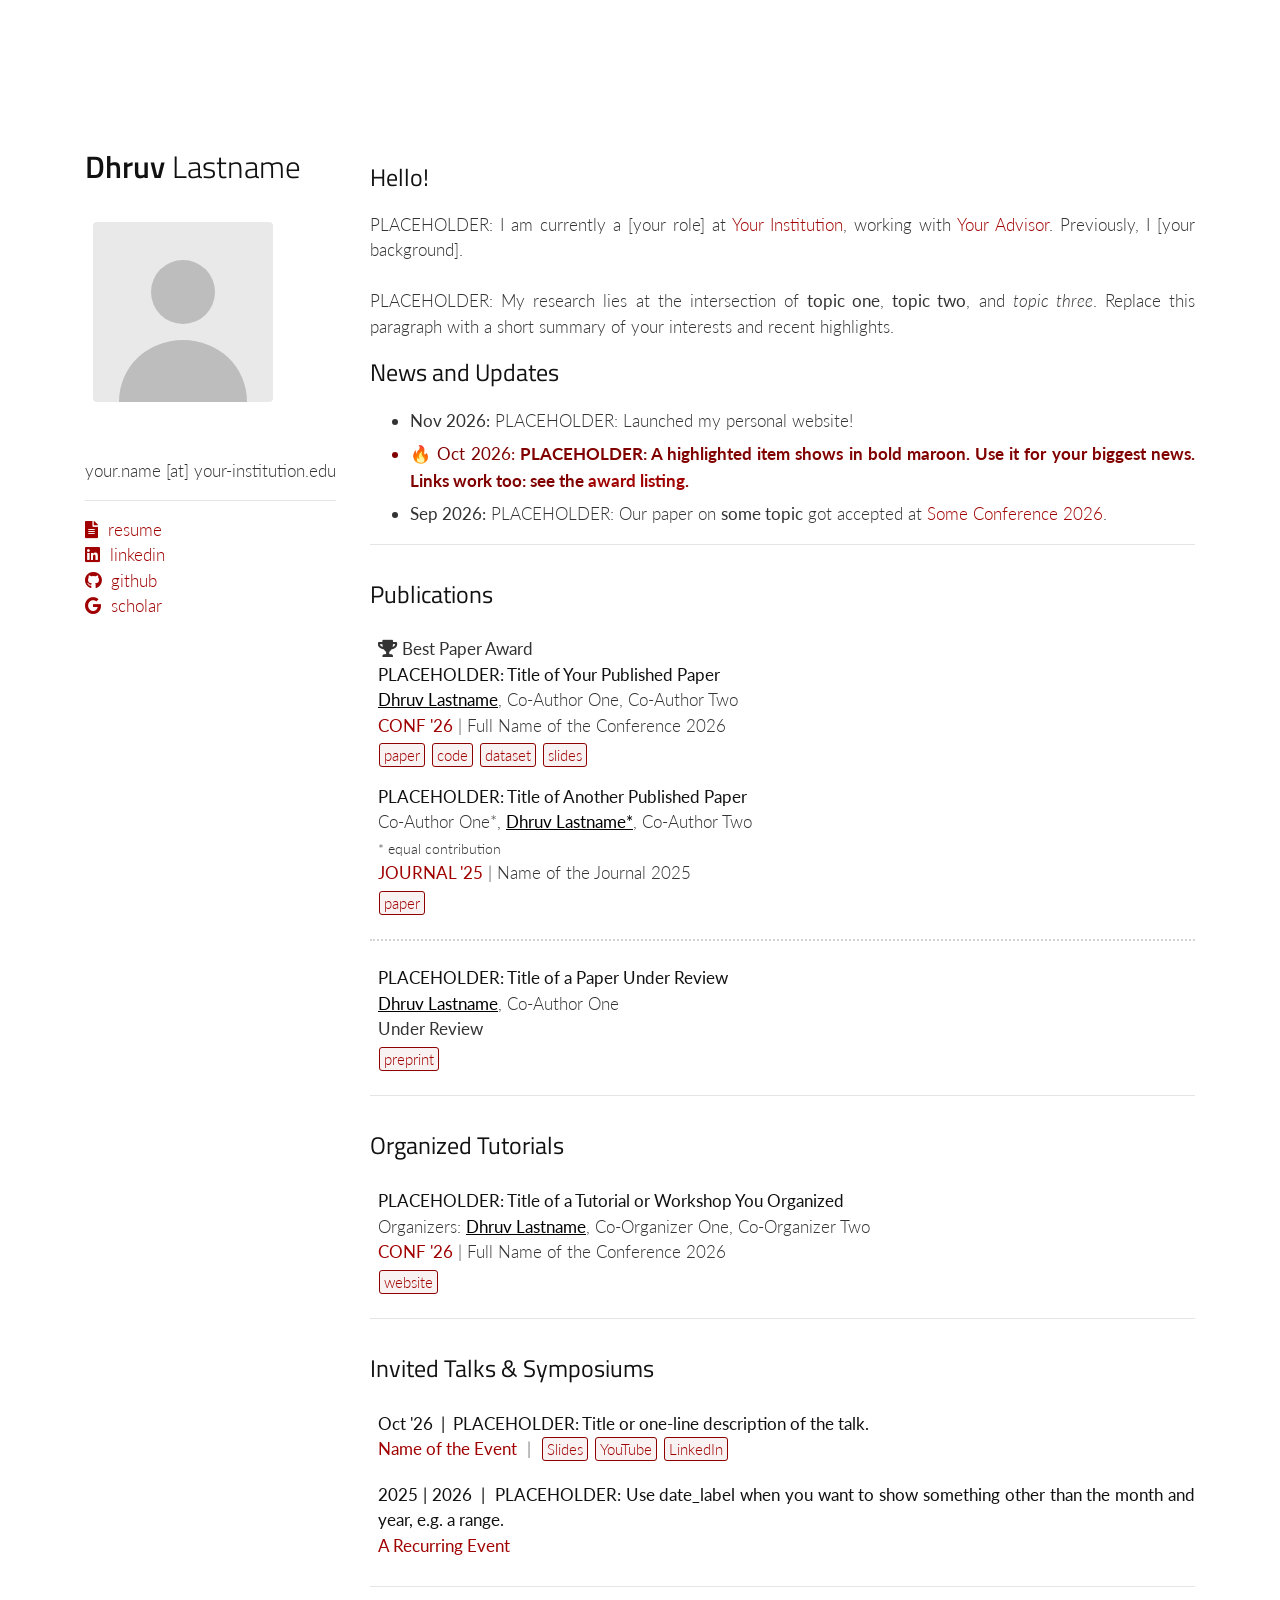
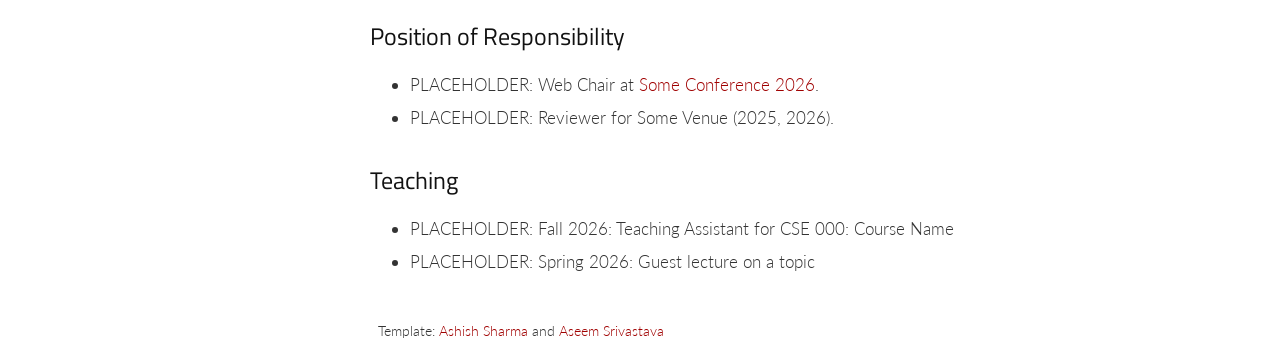
==== index.html @ 6c9830b5 "initial commit" ====
<!doctype html>
<html lang="en">
  <head>
    <meta charset="utf-8">
    <meta name="viewport" content="width=device-width, initial-scale=1, shrink-to-fit=no">

    <!-- Social-preview tags are read by crawlers WITHOUT running JavaScript,
         so edit them here by hand (title, description, image, url).
         The browser tab title is updated automatically from data/site.json. -->
    <title>Your Name</title>
    <meta name="title" content="Your Name">
    <meta name="description" content="Personal website of Your Name">
    <meta name="theme-color" content="#222222">

    <meta property="og:type" content="website">
    <meta property="og:site_name" content="Your Name">
    <meta property="og:title" content="Your Name">
    <meta property="og:description" content="Personal website of Your Name">
    <meta property="og:image" content="images/profile-placeholder.svg">
    <meta property="twitter:card" content="summary">
    <meta property="twitter:title" content="Your Name">
    <meta property="twitter:description" content="Personal website of Your Name">

    <link rel="icon" href="images/profile-placeholder.svg" type="image/svg+xml">

    <link rel="preconnect" href="https://fonts.gstatic.com">
    <link href="https://fonts.googleapis.com/css2?family=Lato:ital,wght@0,100;0,300;0,400;0,700;1,100;1,300;1,400;1,700&family=Titillium+Web:ital,wght@0,200;0,300;0,400;0,600;0,700;1,200;1,300;1,400;1,600;1,700&display=swap" rel="stylesheet">
    <link rel="stylesheet" href="https://stackpath.bootstrapcdn.com/bootstrap/4.4.1/css/bootstrap.min.css" integrity="sha384-Vkoo8x4CGsO3+Hhxv8T/Q5PaXtkKtu6ug5TOeNV6gBiFeWPGFN9MuhOf23Q9Ifjh" crossorigin="anonymous">
    <link rel="stylesheet" href="https://cdnjs.cloudflare.com/ajax/libs/font-awesome/5.15.4/css/all.min.css">
    <link rel="stylesheet" href="css/site.css">
  </head>

  <body>
    <div class="container pt-5 allstuffp">
      <div class="row pt-5 allstuff">

        <!-- Sidebar: filled from data/profile.json -->
        <div class="col-md-3 pt-5">
          <div class="fixed-posi" id="sidebar"></div>
        </div>

        <!-- Main column: one block per section, filled from data/*.json
             (order is controlled by "sections" in data/site.json) -->
        <div class="col-md-9 pt-5 about" id="main">
          <noscript>This site needs JavaScript enabled to load its content.</noscript>
        </div>

      </div>
    </div>

    <script src="js/site.js"></script>
  </body>
</html>
---- css/site.css ----
/* Site styles. Layout: Bootstrap 4 grid (loaded from CDN in index.html).
   Look and feel carried over from the original template. */

body {
  font-family: 'Lato', sans-serif;
  font-weight: 350;
  color: #333;
  font-size: 17px;
  background-color: #fff;
}

b { font-weight: 400; }

a,
a:hover {
  color: #a00000;
  text-decoration: none;
}

li {
  margin: 6px 0;
  line-height: 1.6;
}

/* ---- Sidebar ---- */
.name {
  font-family: 'Titillium Web', sans-serif;
  font-size: 23pt;
  color: #111;
}

.profilepic {
  width: 180px;
}

.menulink { color: #a00000; }
.menulink:hover { color: #111; }

/* ---- Main column ---- */
.about {
  text-align: justify;
  text-justify: inter-word;
}

.header {
  font-family: 'Titillium Web', sans-serif;
  font-size: 1.4em;
  font-weight: 400;
  color: #111;
}

.papertitle {
  color: #111;
  font-weight: 400;
}

.thisauthor {
  color: #000;
  text-decoration: underline;
  font-weight: 400;
}

.confshort { font-weight: 300; }

.conf {
  display: inline-block;
  padding-bottom: 4px;
}

.tag {
  border: 1px solid rgb(143, 0, 0);
  padding: 2px 4px;
  border-radius: 3px;
  margin: 0 1px;
  font-size: 90%;
  background-color: rgba(143, 0, 0, 0.05);
}

.news-highlight {
  color: maroon;
  font-weight: bold;
}

.news-more-btn {
  background: none;
  border: 0;
  padding: 0;
  color: #a00000;
  cursor: pointer;
  font: inherit;
}
.news-more-btn:hover { text-decoration: underline; }

.dotted-rule {
  border-top: dotted 2px;
  border-color: #d3d3d3;
}

.site-footer { font-size: 0.8em; }

.data-error {
  border: 1px solid #a00000;
  background: rgba(143, 0, 0, 0.06);
  padding: 8px 12px;
  border-radius: 4px;
  margin: 8px 0;
  font-size: 0.9em;
  text-align: left;
}

/* ---- Responsive ---- */
@media (min-width: 768px) {
  .fixed-posi { position: fixed; }
}

@media only screen and (max-width: 900px) {
  .allstuff,
  .allstuffp { padding-top: 0 !important; }

  .profilepic {
    width: 150px;
    padding-top: 0 !important;
    padding-bottom: 0 !important;
  }

  .menur { padding-top: 18px !important; }

  .paper { border-left: 1px solid #ddd; }
}
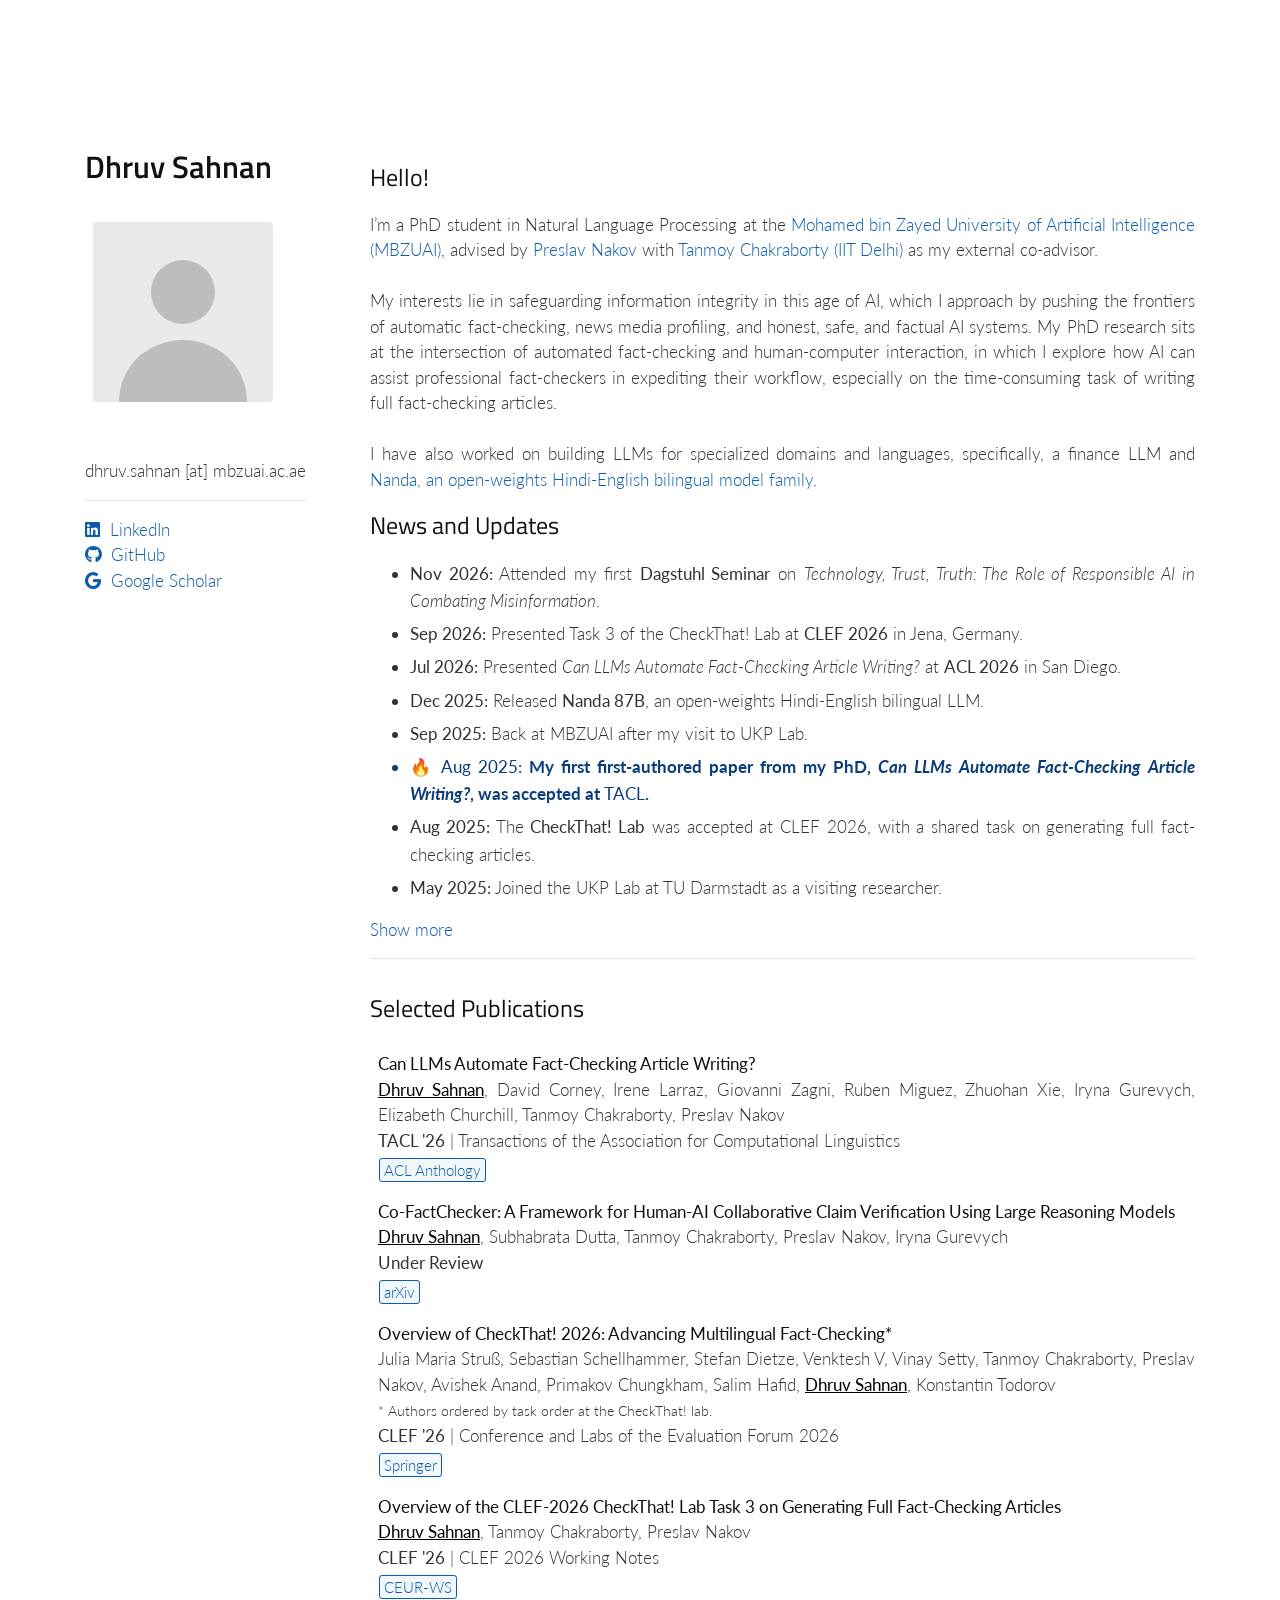
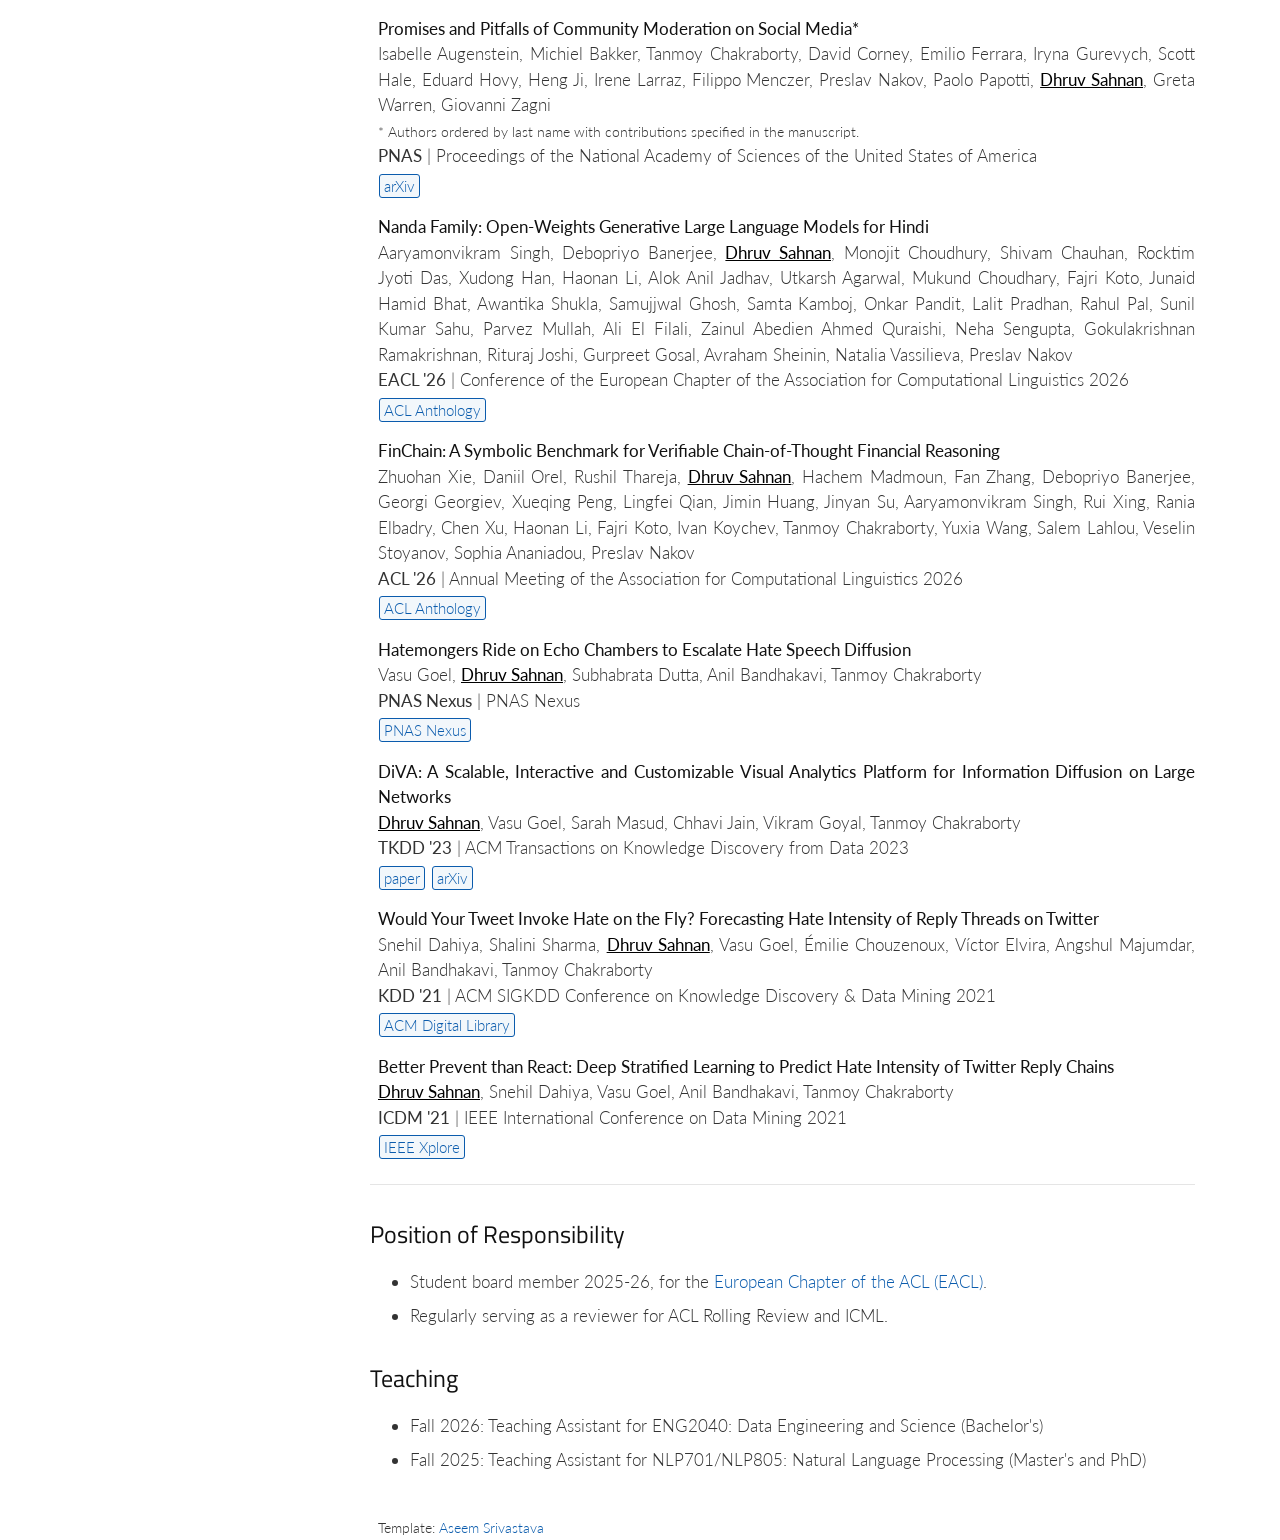
==== commit cf908f69: "updated content on main page" ====
--- a/index.html
+++ b/index.html
@@ -7,19 +7,19 @@
     <!-- Social-preview tags are read by crawlers WITHOUT running JavaScript,
          so edit them here by hand (title, description, image, url).
          The browser tab title is updated automatically from data/site.json. -->
-    <title>Your Name</title>
-    <meta name="title" content="Your Name">
-    <meta name="description" content="Personal website of Your Name">
+    <title>Dhruv Sahnan</title>
+    <meta name="title" content="Dhruv Sahnan">
+    <meta name="description" content="Building AI for Information Integrity">
     <meta name="theme-color" content="#222222">
 
     <meta property="og:type" content="website">
-    <meta property="og:site_name" content="Your Name">
-    <meta property="og:title" content="Your Name">
-    <meta property="og:description" content="Personal website of Your Name">
+    <meta property="og:site_name" content="Dhruv Sahnan">
+    <meta property="og:title" content="Dhruv Sahnan">
+    <meta property="og:description" content="Building AI for Information Integrity">
     <meta property="og:image" content="images/profile-placeholder.svg">
-    <meta property="twitter:card" content="summary">
-    <meta property="twitter:title" content="Your Name">
-    <meta property="twitter:description" content="Personal website of Your Name">
+    <meta property="twitter:card" content="I'm a PhD student at MBZUAI working on information integrity in AI: tools that help professional fact-checkers, news media profiling, and honest, safe, and factual LLMs.">
+    <meta property="twitter:title" content="Dhruv Sahnan">
+    <meta property="twitter:description" content="Building AI for Information Integrity">
 
     <link rel="icon" href="images/profile-placeholder.svg" type="image/svg+xml">
 
--- a/css/site.css
+++ b/css/site.css
@@ -13,7 +13,7 @@
 
 a,
 a:hover {
-  color: #a00000;
+  color: #0b5cad;
   text-decoration: none;
 }
 
@@ -33,7 +33,7 @@
   width: 180px;
 }
 
-.menulink { color: #a00000; }
+.menulink { color: #0b5cad; }
 .menulink:hover { color: #111; }
 
 /* ---- Main column ---- */
@@ -68,16 +68,16 @@
 }
 
 .tag {
-  border: 1px solid rgb(143, 0, 0);
+  border: 1px solid rgb(11, 92, 173);
   padding: 2px 4px;
   border-radius: 3px;
   margin: 0 1px;
   font-size: 90%;
-  background-color: rgba(143, 0, 0, 0.05);
+  background-color: rgba(11, 92, 173, 0.05);
 }
 
 .news-highlight {
-  color: maroon;
+  color: #0b3d7a;
   font-weight: bold;
 }
 
@@ -85,7 +85,7 @@
   background: none;
   border: 0;
   padding: 0;
-  color: #a00000;
+  color: #0b5cad;
   cursor: pointer;
   font: inherit;
 }
@@ -99,8 +99,8 @@
 .site-footer { font-size: 0.8em; }
 
 .data-error {
-  border: 1px solid #a00000;
-  background: rgba(143, 0, 0, 0.06);
+  border: 1px solid #0b5cad;
+  background: rgba(11, 92, 173, 0.06);
   padding: 8px 12px;
   border-radius: 4px;
   margin: 8px 0;
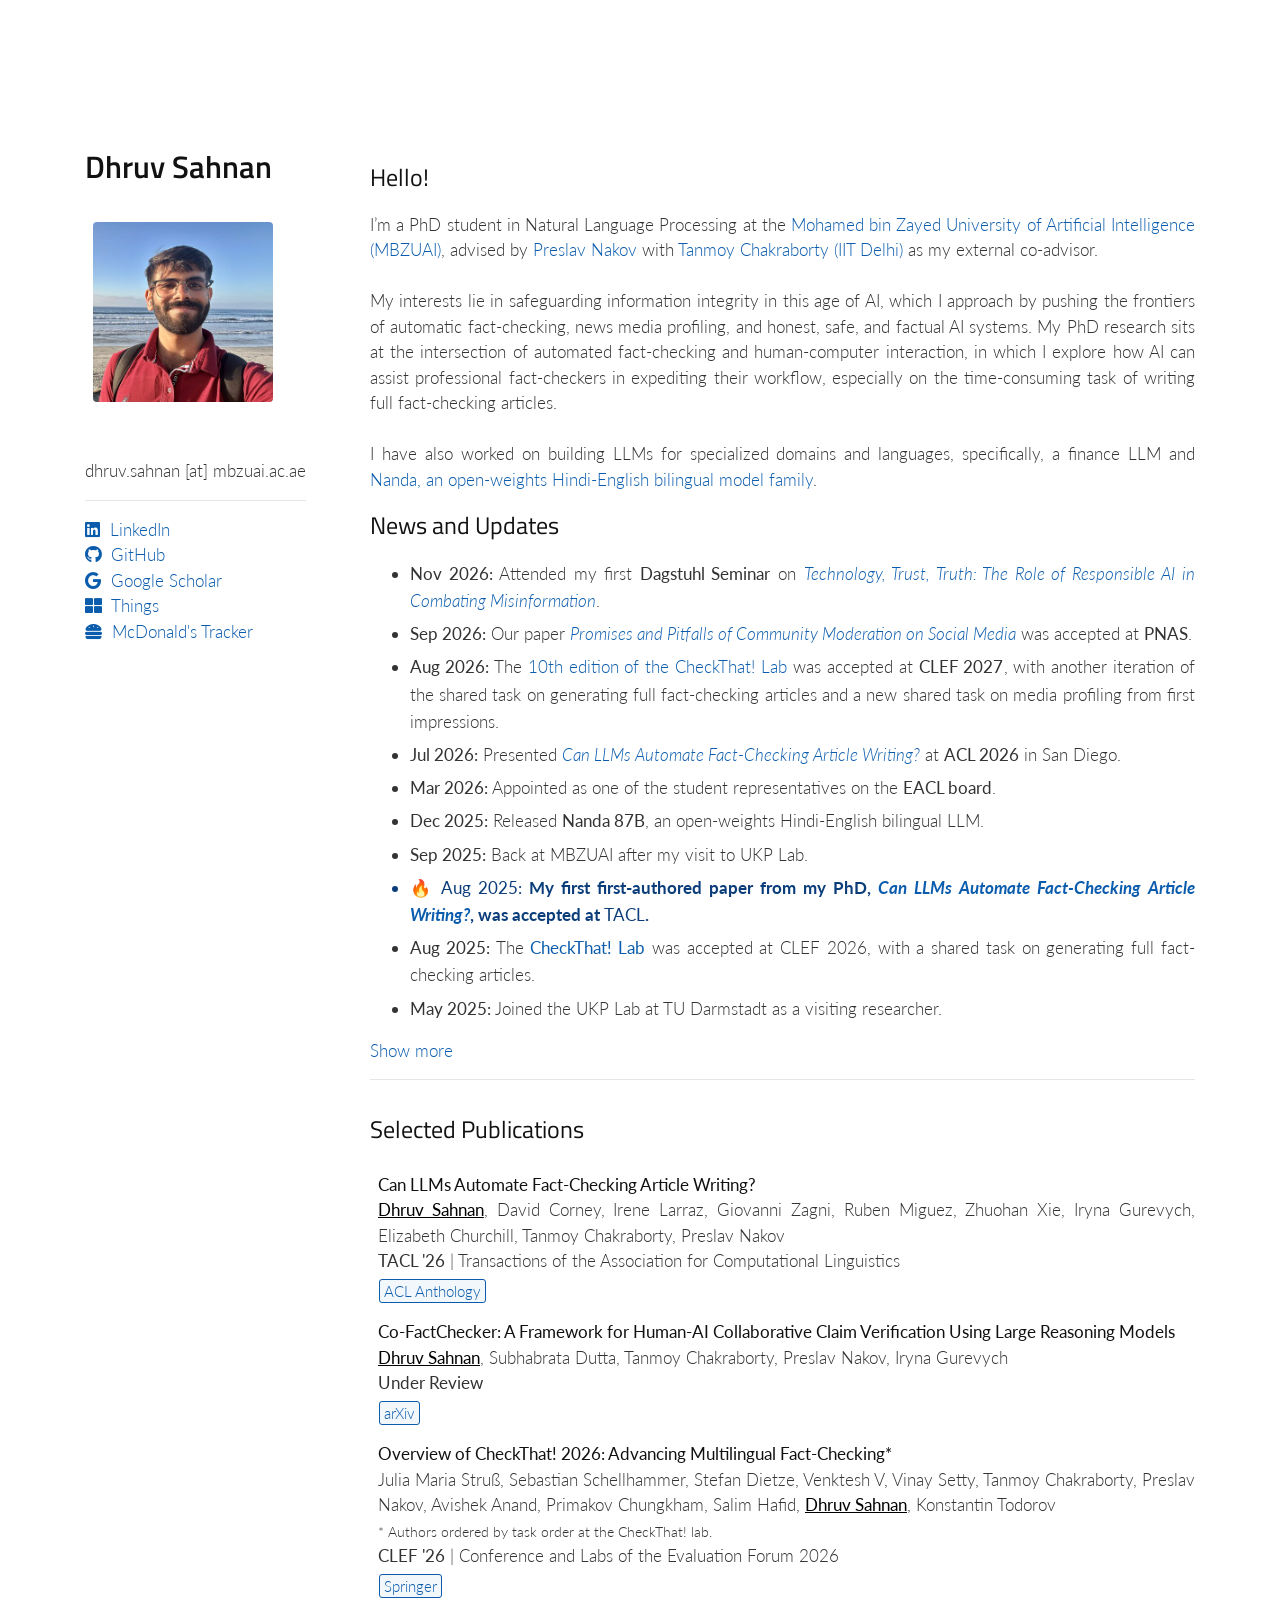
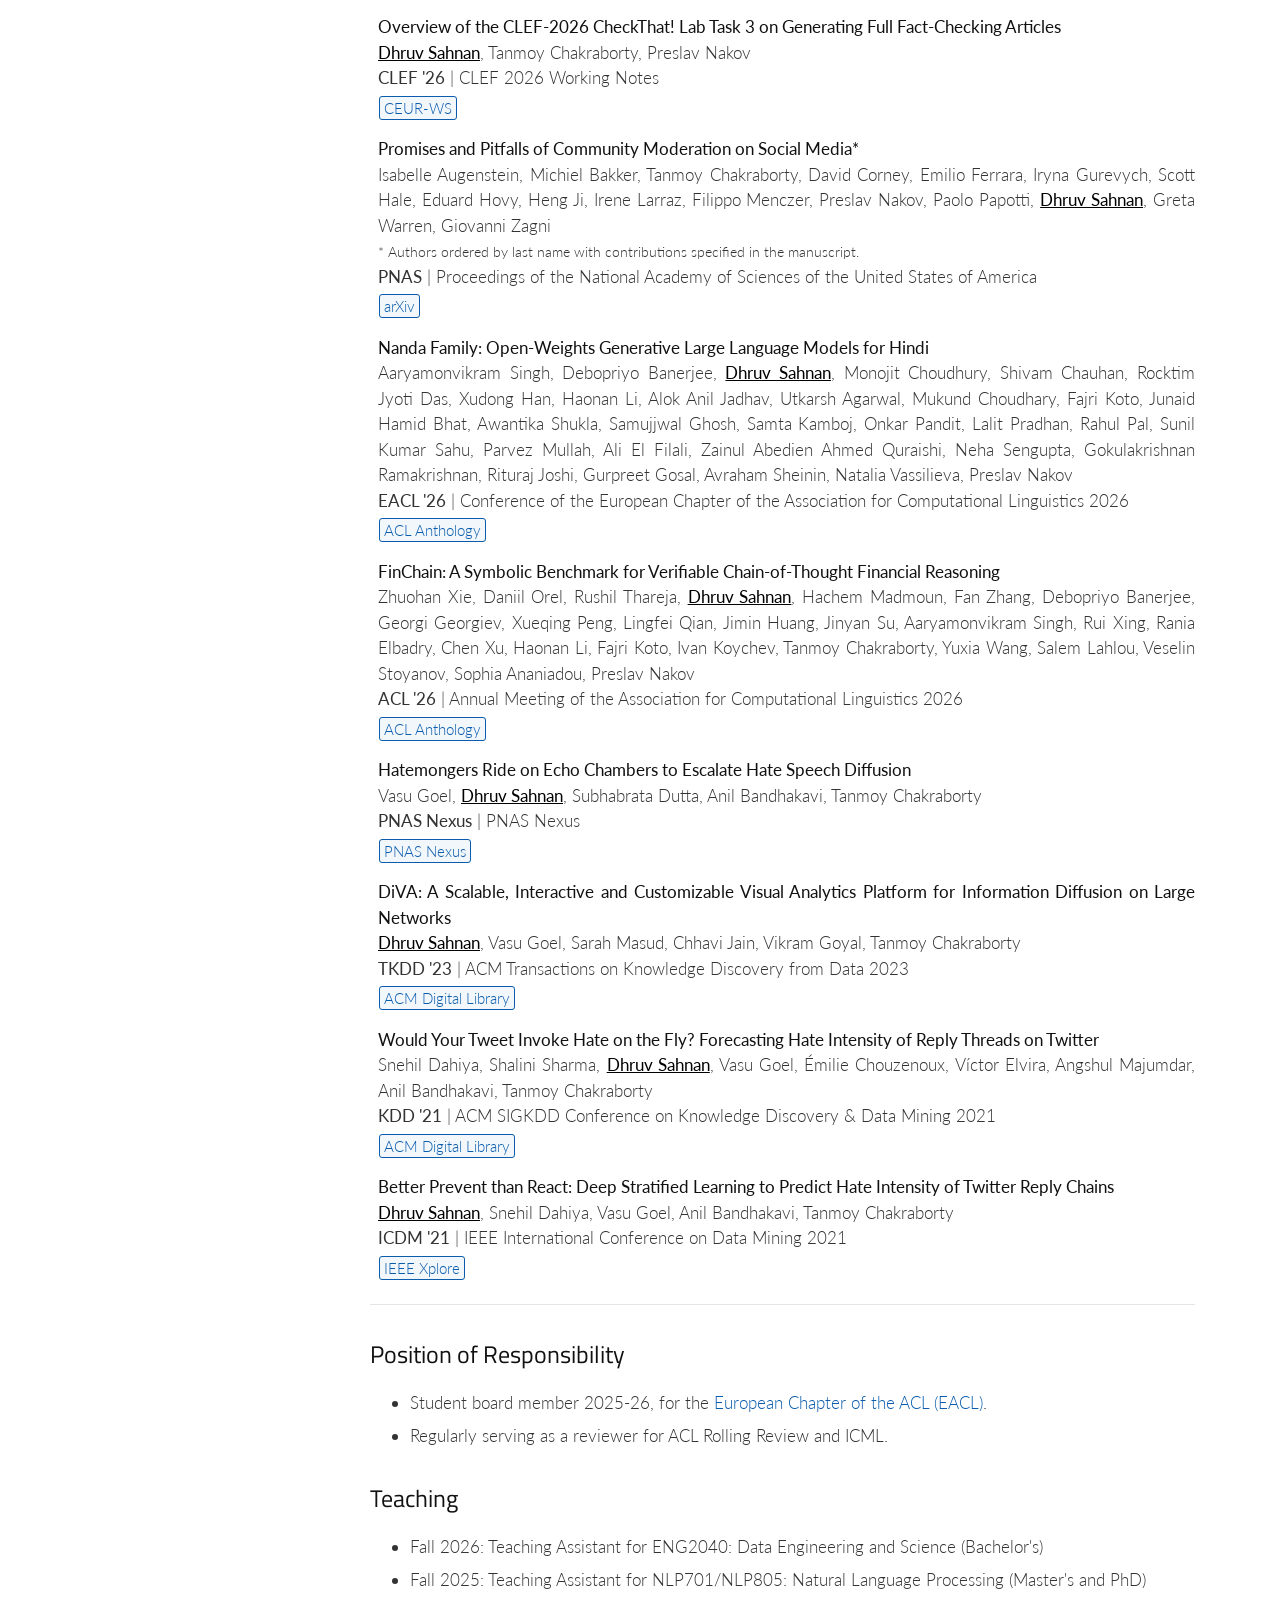
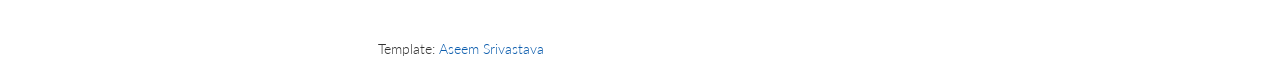
==== commit 0385ea91: "site ready for public view" ====
--- a/index.html
+++ b/index.html
@@ -17,14 +17,19 @@
     <meta property="og:title" content="Dhruv Sahnan">
     <meta property="og:description" content="Building AI for Information Integrity">
     <meta property="og:image" content="images/profile-placeholder.svg">
-    <meta property="twitter:card" content="I'm a PhD student at MBZUAI working on information integrity in AI: tools that help professional fact-checkers, news media profiling, and honest, safe, and factual LLMs.">
+    <meta property="twitter:card" content="summary">
     <meta property="twitter:title" content="Dhruv Sahnan">
     <meta property="twitter:description" content="Building AI for Information Integrity">
 
-    <link rel="icon" href="images/profile-placeholder.svg" type="image/svg+xml">
+    <link rel="icon" href="images/favicon.png" type="image/png">
 
-    <link rel="preconnect" href="https://fonts.gstatic.com">
-    <link href="https://fonts.googleapis.com/css2?family=Lato:ital,wght@0,100;0,300;0,400;0,700;1,100;1,300;1,400;1,700&family=Titillium+Web:ital,wght@0,200;0,300;0,400;0,600;0,700;1,200;1,300;1,400;1,600;1,700&display=swap" rel="stylesheet">
+    <link rel="preconnect" href="https://fonts.googleapis.com">
+    <link rel="preconnect" href="https://fonts.gstatic.com" crossorigin>
+    <link rel="preconnect" href="https://stackpath.bootstrapcdn.com" crossorigin>
+    <link rel="preconnect" href="https://cdnjs.cloudflare.com" crossorigin>
+    <link href="https://fonts.googleapis.com/css2?family=Lato:ital,wght@0,300;0,400;0,700;1,400&family=Titillium+Web:wght@300;400;600;700&display=swap" rel="stylesheet">
+    <link rel="preload" href="data/site.json" as="fetch" crossorigin>
+    <link rel="preload" href="data/profile.json" as="fetch" crossorigin>
     <link rel="stylesheet" href="https://stackpath.bootstrapcdn.com/bootstrap/4.4.1/css/bootstrap.min.css" integrity="sha384-Vkoo8x4CGsO3+Hhxv8T/Q5PaXtkKtu6ug5TOeNV6gBiFeWPGFN9MuhOf23Q9Ifjh" crossorigin="anonymous">
     <link rel="stylesheet" href="https://cdnjs.cloudflare.com/ajax/libs/font-awesome/5.15.4/css/all.min.css">
     <link rel="stylesheet" href="css/site.css">
--- a/css/site.css
+++ b/css/site.css
@@ -127,3 +127,170 @@
 
   .paper { border-left: 1px solid #ddd; }
 }
+
+/* ---- Things page ---- */
+.things-intro { text-align: left; }
+
+.things-filters {
+  display: flex;
+  flex-wrap: wrap;
+  gap: 8px;
+  margin: 14px 0 20px;
+}
+
+.things-chip {
+  border: 1px solid #0b5cad;
+  background: transparent;
+  color: #0b5cad;
+  border-radius: 999px;
+  padding: 2px 14px;
+  font: inherit;
+  font-size: 0.9em;
+  cursor: pointer;
+}
+.things-chip:hover,
+.things-chip.active {
+  background: #0b5cad;
+  color: #fff;
+}
+
+.things-grid { text-align: left; }
+
+.thing { margin-bottom: 24px; }
+.thing[hidden] { display: none !important; }
+
+.thing-card,
+a.thing-card:hover {
+  display: block;
+  color: inherit;
+  text-decoration: none;
+}
+
+.thing-img {
+  display: block;
+  position: relative;
+  width: 100%;
+  padding-top: 100%; /* square tile */
+  border: 1px solid #ddd;
+  border-radius: 6px;
+  overflow: hidden;
+  background: #fff;
+  transition: border-color 0.15s, box-shadow 0.15s;
+}
+/* default: show the whole product, centred, with padding around it */
+.thing-img img {
+  position: absolute;
+  top: 0;
+  left: 0;
+  width: 100%;
+  height: 100%;
+  box-sizing: border-box;
+  padding: 12%;
+  object-fit: contain;
+}
+/* "image_fit": "cover" in things.json: fill the whole tile (for real photos) */
+.thing-img-cover img {
+  padding: 0;
+  object-fit: cover;
+}
+a.thing-card:hover .thing-img {
+  border-color: #0b5cad;
+  box-shadow: 0 2px 10px rgba(11, 92, 173, 0.18);
+}
+
+.thing-name {
+  display: block;
+  margin-top: 8px;
+  color: #111;
+  line-height: 1.3;
+}
+.thing-note {
+  display: block;
+  margin-top: 2px;
+  font-size: 0.85em;
+  line-height: 1.4;
+  color: #555;
+}
+.thing-meta {
+  display: block;
+  margin-top: 3px;
+  font-size: 0.72em;
+  letter-spacing: 0.04em;
+  text-transform: uppercase;
+  color: #888;
+}
+
+/* ---- McDonald's page ---- */
+.mc-count {
+  text-align: left;
+  margin: 4px 0 6px;
+  color: #555;
+}
+.mc-count-num {
+  font-family: 'Titillium Web', sans-serif;
+  font-size: 2em;
+  font-weight: 600;
+  color: #0b5cad;
+  margin-right: 2px;
+}
+
+.mc-map { width: 100%; margin: 4px 0 24px; }
+.mc-map svg { display: block; width: 100%; height: auto; }
+.mc-country { fill: #e3e6ea; stroke: #fff; stroke-width: 0.5; }
+.mc-visited { fill: #0b5cad; }
+.mc-visited:hover { fill: #0b3d7a; }
+
+.mc-list { text-align: left; }
+.mc-tile { margin-bottom: 24px; }
+.mc-tile-in {
+  position: relative;
+  display: block;
+  height: 100%;
+  border: 1px solid #ddd;
+  border-radius: 6px;
+  padding: 12px 14px;
+}
+.mc-flag {
+  display: block;
+  margin-bottom: 6px;
+  font-size: 2em;
+  line-height: 1.1;
+  font-family: 'Apple Color Emoji', 'Segoe UI Emoji', 'Noto Color Emoji', sans-serif;
+}
+.mc-name {
+  display: block;
+  color: #111;
+  line-height: 1.3;
+}
+.mc-order {
+  display: block;
+  margin-top: 3px;
+  font-size: 0.85em;
+  line-height: 1.35;
+  color: #0b3d7a;
+}
+.mc-note {
+  display: block;
+  margin-top: 3px;
+  font-size: 0.8em;
+  line-height: 1.4;
+  color: #555;
+}
+.mc-date {
+  display: block;
+  margin-top: 6px;
+  font-size: 0.72em;
+  letter-spacing: 0.04em;
+  text-transform: uppercase;
+  color: #888;
+}
+.mc-badge {
+  position: absolute;
+  top: -13px;
+  left: -10px;
+  font-size: 1.5em;
+  line-height: 1;
+  transform: rotate(-15deg);
+  font-family: 'Apple Color Emoji', 'Segoe UI Emoji', 'Noto Color Emoji', sans-serif;
+}
+.mc-when { color: #555; }
